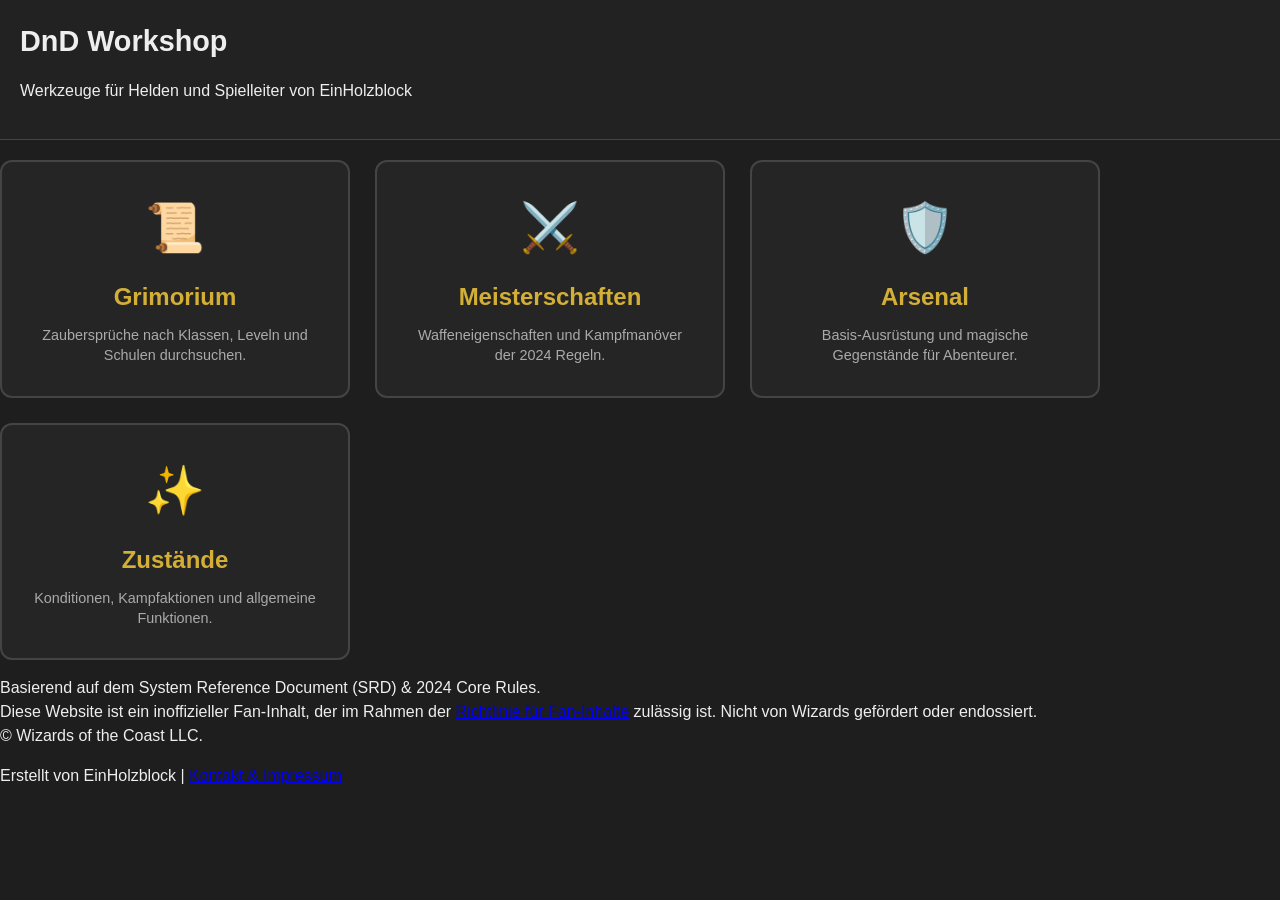
==== index.html @ cc08d083 "Refactor header and footer structure in index.html" ====
<!DOCTYPE html>
<html lang="de">
<head>
    <meta charset="UTF-8">
    <meta name="viewport" content="width=device-width, initial-scale=1.0">
    <title>EinHolzblock - DnD Workshop</title>
    <link rel="stylesheet" href="style.css">
</head>
<body>

    <header id="main-header">
        <h1>DnD <span class="accent">Workshop</span></h1>
        <p class="subtitle">Werkzeuge für Helden und Spielleiter von EinHolzblock</p>
    </header>

    <div class="portal-container">
        <a href="./Grimorium/index.html" class="portal-card">
            <span class="icon">📜</span>
            <h2>Grimorium</h2>
            <p>Zaubersprüche nach Klassen, Leveln und Schulen durchsuchen.</p>
        </a>

        <a href="./Masteries/index.html" class="portal-card">
            <span class="icon">⚔️</span>
            <h2>Meisterschaften</h2>
            <p>Waffeneigenschaften und Kampfmanöver der 2024 Regeln.</p>
        </a>

        <a href="./Arsenal/index.html" class="portal-card">
            <span class="icon">🛡️</span>
            <h2>Arsenal</h2>
            <p>Basis-Ausrüstung und magische Gegenstände für Abenteurer.</p>
        </a>

        <a href="./Conditions/index.html" class="portal-card">
            <span class="icon">✨</span>
            <h2>Zustände</h2>
            <p>Konditionen, Kampfaktionen und allgemeine Funktionen.</p>
        </a>
    </div>

    <footer>
        <p>
            Basierend auf dem System Reference Document (SRD) & 2024 Core Rules. <br>
            Diese Website ist ein inoffizieller Fan-Inhalt, der im Rahmen der 
            <a href="https://company.wizards.com/de/legal/fancontentpolicy" target="_blank">Richtlinie für Fan-Inhalte</a> 
            zulässig ist. Nicht von Wizards gefördert oder endossiert. <br>
            © Wizards of the Coast LLC.
        </p>
        <p>
            Erstellt von EinHolzblock | 
            <a href="CONTACT.md" style="text-decoration: underline;">Kontakt & Impressum</a>
        </p>
    </footer>

</body>
</html>
---- style.css ----
/* --- Global & Layout --- */
body {
    margin: 0;
    font-family: 'Segoe UI', Tahoma, Geneva, Verdana, sans-serif;
    background: #1e1e1e;
    color: #eee;
    line-height: 1.5;
}

#nav-container {
    padding: 10px 20px;
    background: #333;
    display: flex;
    align-items: center;
    gap: 15px;
    position: sticky;
    top: 0;
    z-index: 100;
}

#hamburger {
    cursor: pointer;
    font-size: 24px;
    user-select: none;
}

.hidden {
    display: none;
}

#nav-menu {
    position: absolute;
    top: 50px;
    left: 10px;
    background: #333;
    padding: 10px;
    border-radius: 4px;
    box-shadow: 0 4px 10px rgba(0,0,0,0.5);
    border: 1px solid #444;
}

#nav-menu a {
    display: block;
    color: white;
    padding: 8px 15px;
    text-decoration: none;
    transition: background 0.2s;
}

#nav-menu a:hover {
    background: #444;
    color: #00aaff;
}

/* --- Header & Filters --- */
#main-header {
    padding: 20px;
    background: #222;
    border-bottom: 1px solid #444;
}

#main-header h1 {
    margin: 0 0 15px 0;
    font-size: 1.8rem;
}

.filter-group {
    display: flex;
    gap: 10px;
    flex-wrap: wrap;
    align-items: center;
}

.search-bar, .select-filters {
    display: flex;
    gap: 10px;
}

input, select, button {
    padding: 10px;
    border-radius: 4px;
    border: 1px solid #555;
    background: #333;
    color: white;
    outline: none;
}

input:focus, select:focus {
    border-color: #00aaff;
}

button {
    cursor: pointer;
    background: #444;
    font-weight: bold;
    border: 1px solid #666;
}

button:hover {
    background: #555;
}

/* --- Grid & Cards --- */
.spell-grid {
    display: grid;
    grid-template-columns: repeat(auto-fill, minmax(280px, 1fr));
    gap: 20px;
    padding: 20px;
}

.card {
    background: #2a2a2a;
    padding: 15px;
    border-radius: 6px;
    border-left: 4px solid #555; 
    transition: transform 0.2s, background 0.2s;
    display: flex;
    flex-direction: column;
    justify-content: space-between;
    min-height: 150px;
}

.card:hover {
    background: #333;
    transform: translateY(-3px);
}

.card h3 {
    margin: 0 0 5px 0;
    color: #ffd700;
}

/* --- Content Styling --- */
.category-tag {
    font-size: 0.7em;
    padding: 2px 8px;
    border-radius: 10px;
    font-weight: bold;
    text-transform: uppercase;
    letter-spacing: 0.5px;
    background: #444;
    color: #ccc;
}

.description-text {
    color: #ddd;
    font-size: 0.95rem;
    line-height: 1.6;
    margin-top: 10px;
    flex-grow: 1;
}

.source-tag {
    font-size: 0.75em;
    color: #666;
    font-style: italic;
    text-align: right;
    margin-top: 15px;
    display: block;
}

/* --- Main Menu Portal Styles --- */
.portal-container {
    display: grid;
    grid-template-columns: repeat(auto-fit, minmax(280px, 1fr));
    gap: 25px;
    width: 100%;
    max-width: 1100px;
    margin-top: 20px;
}

.portal-card {
    padding: 30px;
    text-decoration: none;
    border: 2px solid #444;
    border-radius: 12px;
    background: #252525;
    transition: all 0.3s cubic-bezier(0.25, 0.8, 0.25, 1);
    display: flex;
    flex-direction: column;
    align-items: center;
    position: relative;
    overflow: hidden;
}

.portal-card h2 { color: #d4af37; margin: 15px 0 10px 0; font-size: 1.5rem; }
.portal-card p { color: #aaa; font-size: 0.9rem; line-height: 1.4; margin: 0; text-align: center; }
.icon { font-size: 3rem; }

.portal-card:hover {
    border-color: #d4af37;
    background: rgba(212, 175, 55, 0.05);
    transform: translateY(-10px);
}

/* Modal Overlay (Background blur) */
.modal-overlay {
    position: fixed;
    top: 0; left: 0;
    width: 100%; height: 100%;
    background: rgba(0, 0, 0, 0.8);
    display: flex;
    justify-content: center;
    align-items: center;
    z-index: 3000;
}

/* The Box itself */
.modal-content {
    background: #2a2a2a;
    padding: 30px;
    border-radius: 12px;
    border: 2px solid #d4af37;
    max-width: 400px;
    width: 90%;
    position: relative;
    box-shadow: 0 0 20px rgba(212, 175, 55, 0.2);
}

.close-btn {
    position: absolute;
    top: 10px; right: 15px;
    font-size: 24px;
    cursor: pointer;
    color: #888;
}

.close-btn:hover { color: #d4af37; }
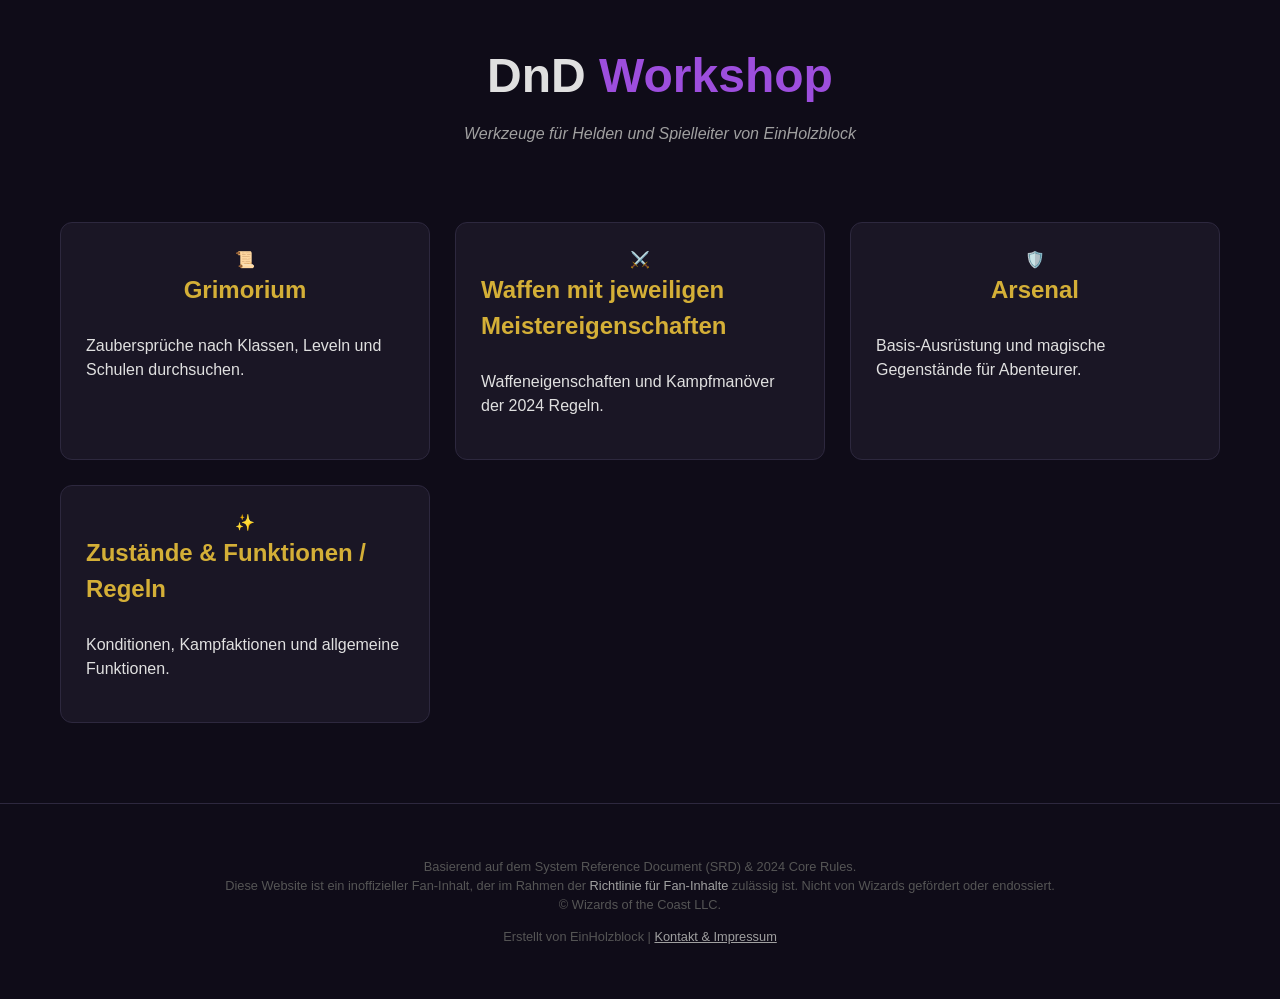
==== commit 46414e30: "Update headings for clarity in index.html" ====
--- a/index.html
+++ b/index.html
@@ -1,3 +1,4 @@
+
 <!DOCTYPE html>
 <html lang="de">
 <head>
@@ -22,7 +23,7 @@
 
         <a href="./Masteries/index.html" class="portal-card">
             <span class="icon">⚔️</span>
-            <h2>Meisterschaften</h2>
+            <h2>Waffen mit jeweiligen Meistereigenschaften</h2>
             <p>Waffeneigenschaften und Kampfmanöver der 2024 Regeln.</p>
         </a>
 
@@ -34,7 +35,7 @@
 
         <a href="./Conditions/index.html" class="portal-card">
             <span class="icon">✨</span>
-            <h2>Zustände</h2>
+            <h2>Zustände & Funktionen / Regeln</h2>
             <p>Konditionen, Kampfaktionen und allgemeine Funktionen.</p>
         </a>
     </div>
--- a/style.css
+++ b/style.css
@@ -1,42 +1,56 @@
-/* --- Global & Layout --- */
+/* --- Global & Variables --- */
+:root {
+    --bg-dark: #0f0c18;
+    --bg-card: #1a1625;
+    --accent: #9d4edd;
+    --accent-hover: #c77dff;
+    --text-main: #e0e0e0;
+    --text-dim: #a0a0a0;
+    --border: #2d283e;
+    --gold: #d4af37;
+}
+
 body {
     margin: 0;
     font-family: 'Segoe UI', Tahoma, Geneva, Verdana, sans-serif;
-    background: #1e1e1e;
-    color: #eee;
+    background: var(--bg-dark);
+    color: var(--text-main);
     line-height: 1.5;
+    /* Removed align-items: center to prevent grid squishing */
+    display: flex;
+    flex-direction: column;
 }
 
+/* --- Navigation & Menu --- */
 #nav-container {
     padding: 10px 20px;
-    background: #333;
+    background: var(--bg-card);
     display: flex;
     align-items: center;
     gap: 15px;
     position: sticky;
     top: 0;
     z-index: 100;
+    border-bottom: 1px solid var(--border);
+    width: 100%;
+    box-sizing: border-box; /* Crucial for full-width nav */
 }
 
 #hamburger {
     cursor: pointer;
     font-size: 24px;
-    user-select: none;
-}
-
-.hidden {
-    display: none;
+    color: var(--accent);
 }
 
 #nav-menu {
     position: absolute;
     top: 50px;
     left: 10px;
-    background: #333;
+    background: var(--bg-card);
     padding: 10px;
     border-radius: 4px;
-    box-shadow: 0 4px 10px rgba(0,0,0,0.5);
-    border: 1px solid #444;
+    box-shadow: 0 4px 20px rgba(0,0,0,0.8);
+    border: 1px solid var(--border);
 }
 
 #nav-menu a {
@@ -44,185 +58,116 @@
     color: white;
     padding: 8px 15px;
     text-decoration: none;
-    transition: background 0.2s;
 }
 
-#nav-menu a:hover {
-    background: #444;
-    color: #00aaff;
+#nav-menu a:hover { color: var(--accent); }
+
+/* --- Header --- */
+header {
+    padding: 40px 20px;
+    text-align: center;
+    width: 100%;
 }
 
-/* --- Header & Filters --- */
-#main-header {
-    padding: 20px;
-    background: #222;
-    border-bottom: 1px solid #444;
+header h1 {
+    margin: 0;
+    font-size: 3rem;
+    color: var(--text-main);
 }
 
-#main-header h1 {
-    margin: 0 0 15px 0;
-    font-size: 1.8rem;
+.accent { color: var(--accent); }
+.subtitle { color: var(--text-dim); font-style: italic; margin-top: 10px; }
+
+/* --- Portal & Item Grid --- */
+/* This handles both the Main Menu and the Arsenal Grid */
+.portal-container, .spell-grid, #item-grid {
+    display: grid;
+    grid-template-columns: repeat(auto-fill, minmax(280px, 1fr));
+    gap: 25px;
+    width: 95%;
+    max-width: 1200px;
+    margin: 0 auto 60px auto; /* Centers the grid itself */
+    padding: 20px;
+    box-sizing: border-box;
 }
 
-.filter-group {
+/* --- Card Styling --- */
+.portal-card, .card {
+    background: var(--bg-card);
+    border: 1px solid var(--border);
+    border-radius: 12px;
+    padding: 25px;
+    transition: all 0.3s ease;
     display: flex;
-    gap: 10px;
-    flex-wrap: wrap;
-    align-items: center;
+    flex-direction: column;
+    text-decoration: none;
+    color: var(--text-main);
+    position: relative;
 }
 
-.search-bar, .select-filters {
-    display: flex;
-    gap: 10px;
+/* The "Glow" for Arsenal Cards */
+.card {
+    border-left: 5px solid var(--accent);
+    text-align: left;
+    min-height: 180px;
 }
 
-input, select, button {
-    padding: 10px;
-    border-radius: 4px;
-    border: 1px solid #555;
-    background: #333;
-    color: white;
-    outline: none;
+.portal-card { align-items: center; } /* Center icons on main menu only */
+
+.card:hover, .portal-card:hover {
+    border-color: var(--accent);
+    transform: translateY(-5px);
+    box-shadow: 0 10px 30px rgba(157, 78, 221, 0.2);
 }
 
-input:focus, select:focus {
-    border-color: #00aaff;
+.card h3, .portal-card h2 {
+    color: var(--gold);
+    margin: 0 0 10px 0;
 }
 
-button {
-    cursor: pointer;
-    background: #444;
+.card p { margin: 5px 0; font-size: 0.95rem; }
+
+/* --- Tags & Details --- */
+.mastery-tag {
+    align-self: flex-start;
+    background: rgba(157, 78, 221, 0.15);
+    color: var(--accent-hover);
+    padding: 6px 12px;
+    border-radius: 20px;
+    font-size: 0.8rem;
     font-weight: bold;
-    border: 1px solid #666;
+    margin-top: 15px;
+    border: 1px solid var(--accent);
 }
 
-button:hover {
-    background: #555;
-}
-
-/* --- Grid & Cards --- */
-.spell-grid {
-    display: grid;
-    grid-template-columns: repeat(auto-fill, minmax(280px, 1fr));
-    gap: 20px;
-    padding: 20px;
-}
-
-.card {
-    background: #2a2a2a;
-    padding: 15px;
-    border-radius: 6px;
-    border-left: 4px solid #555; 
-    transition: transform 0.2s, background 0.2s;
-    display: flex;
-    flex-direction: column;
-    justify-content: space-between;
-    min-height: 150px;
-}
-
-.card:hover {
-    background: #333;
-    transform: translateY(-3px);
-}
-
-.card h3 {
-    margin: 0 0 5px 0;
-    color: #ffd700;
-}
-
-/* --- Content Styling --- */
-.category-tag {
-    font-size: 0.7em;
-    padding: 2px 8px;
-    border-radius: 10px;
-    font-weight: bold;
-    text-transform: uppercase;
-    letter-spacing: 0.5px;
-    background: #444;
-    color: #ccc;
+.source-tag {
+    font-size: 0.7rem;
+    color: #555;
+    font-style: italic;
+    margin-top: auto; /* Pushes source to the bottom */
+    text-align: right;
 }
 
 .description-text {
-    color: #ddd;
-    font-size: 0.95rem;
-    line-height: 1.6;
+    font-style: italic;
+    color: var(--text-dim);
     margin-top: 10px;
-    flex-grow: 1;
+    font-size: 0.9rem;
 }
 
-.source-tag {
-    font-size: 0.75em;
-    color: #666;
-    font-style: italic;
-    text-align: right;
-    margin-top: 15px;
-    display: block;
+/* --- Footer --- */
+footer {
+    margin-top: auto;
+    padding: 40px 20px;
+    width: 100%;
+    text-align: center;
+    border-top: 1px solid var(--border);
+    font-size: 0.8rem;
+    color: #555;
+    box-sizing: border-box;
 }
 
-/* --- Main Menu Portal Styles --- */
-.portal-container {
-    display: grid;
-    grid-template-columns: repeat(auto-fit, minmax(280px, 1fr));
-    gap: 25px;
-    width: 100%;
-    max-width: 1100px;
-    margin-top: 20px;
-}
+footer a { color: var(--text-dim); text-decoration: none; }
+footer a:hover { color: var(--accent); }
 
-.portal-card {
-    padding: 30px;
-    text-decoration: none;
-    border: 2px solid #444;
-    border-radius: 12px;
-    background: #252525;
-    transition: all 0.3s cubic-bezier(0.25, 0.8, 0.25, 1);
-    display: flex;
-    flex-direction: column;
-    align-items: center;
-    position: relative;
-    overflow: hidden;
-}
-
-.portal-card h2 { color: #d4af37; margin: 15px 0 10px 0; font-size: 1.5rem; }
-.portal-card p { color: #aaa; font-size: 0.9rem; line-height: 1.4; margin: 0; text-align: center; }
-.icon { font-size: 3rem; }
-
-.portal-card:hover {
-    border-color: #d4af37;
-    background: rgba(212, 175, 55, 0.05);
-    transform: translateY(-10px);
-}
-
-/* Modal Overlay (Background blur) */
-.modal-overlay {
-    position: fixed;
-    top: 0; left: 0;
-    width: 100%; height: 100%;
-    background: rgba(0, 0, 0, 0.8);
-    display: flex;
-    justify-content: center;
-    align-items: center;
-    z-index: 3000;
-}
-
-/* The Box itself */
-.modal-content {
-    background: #2a2a2a;
-    padding: 30px;
-    border-radius: 12px;
-    border: 2px solid #d4af37;
-    max-width: 400px;
-    width: 90%;
-    position: relative;
-    box-shadow: 0 0 20px rgba(212, 175, 55, 0.2);
-}
-
-.close-btn {
-    position: absolute;
-    top: 10px; right: 15px;
-    font-size: 24px;
-    cursor: pointer;
-    color: #888;
-}
-
-.close-btn:hover { color: #d4af37; }
+.hidden { display: none; }
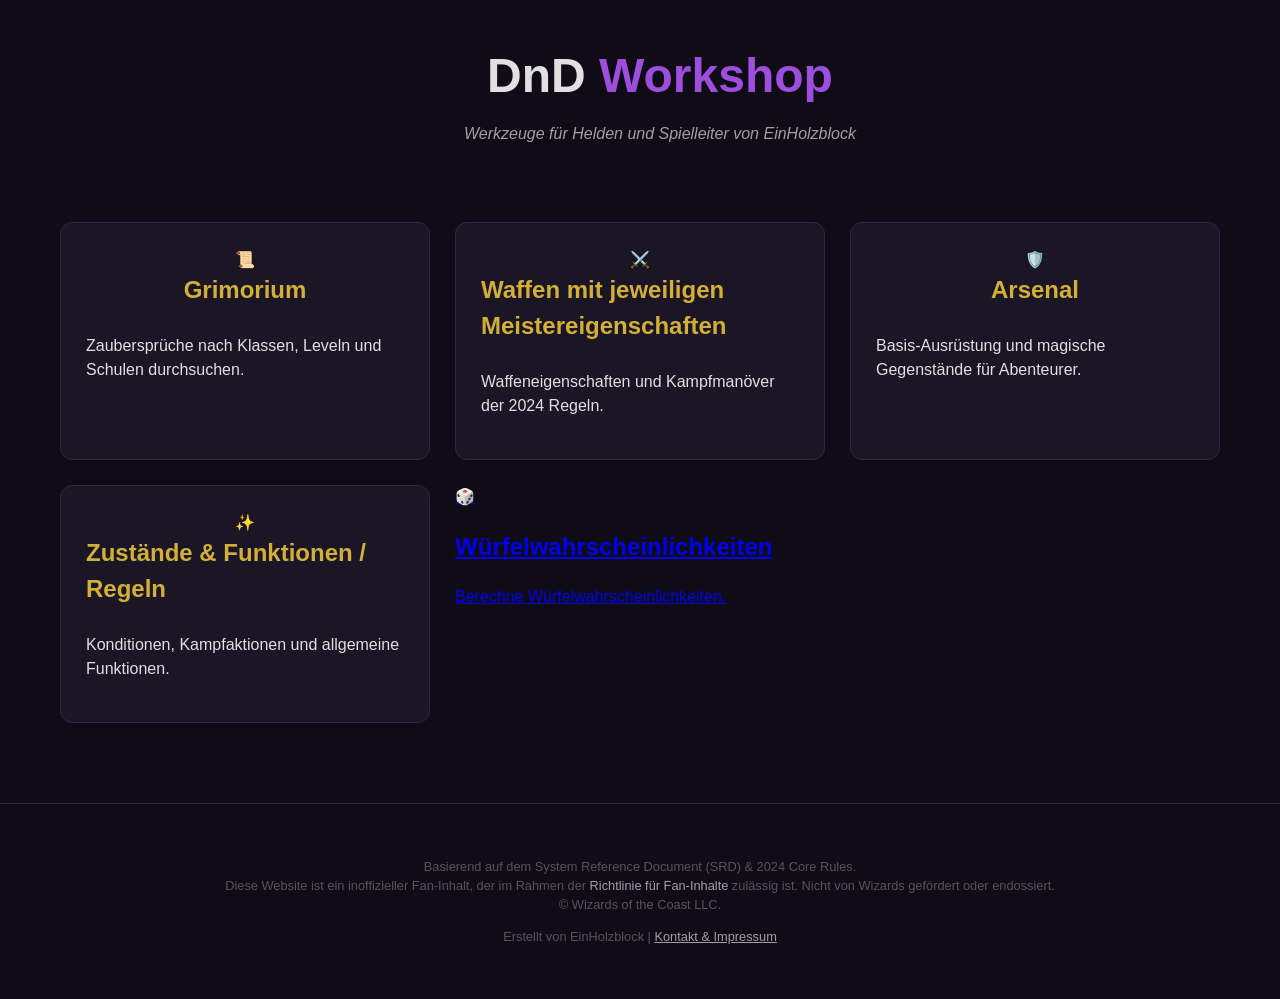
==== commit 67774312: "Add link to Dice Probabilities section" ====
--- a/index.html
+++ b/index.html
@@ -38,6 +38,12 @@
             <h2>Zustände & Funktionen / Regeln</h2>
             <p>Konditionen, Kampfaktionen und allgemeine Funktionen.</p>
         </a>
+
+        <a href=“./DiceProbabilities/index.html” class=“portal-card”>
+		    <span class=“icon”>🎲</span>
+		    <h2>Würfelwahrscheinlichkeiten</h2>
+		    <p>Berechne Würfelwahrscheinlichkeiten.</p>
+	    </a>
     </div>
 
     <footer>
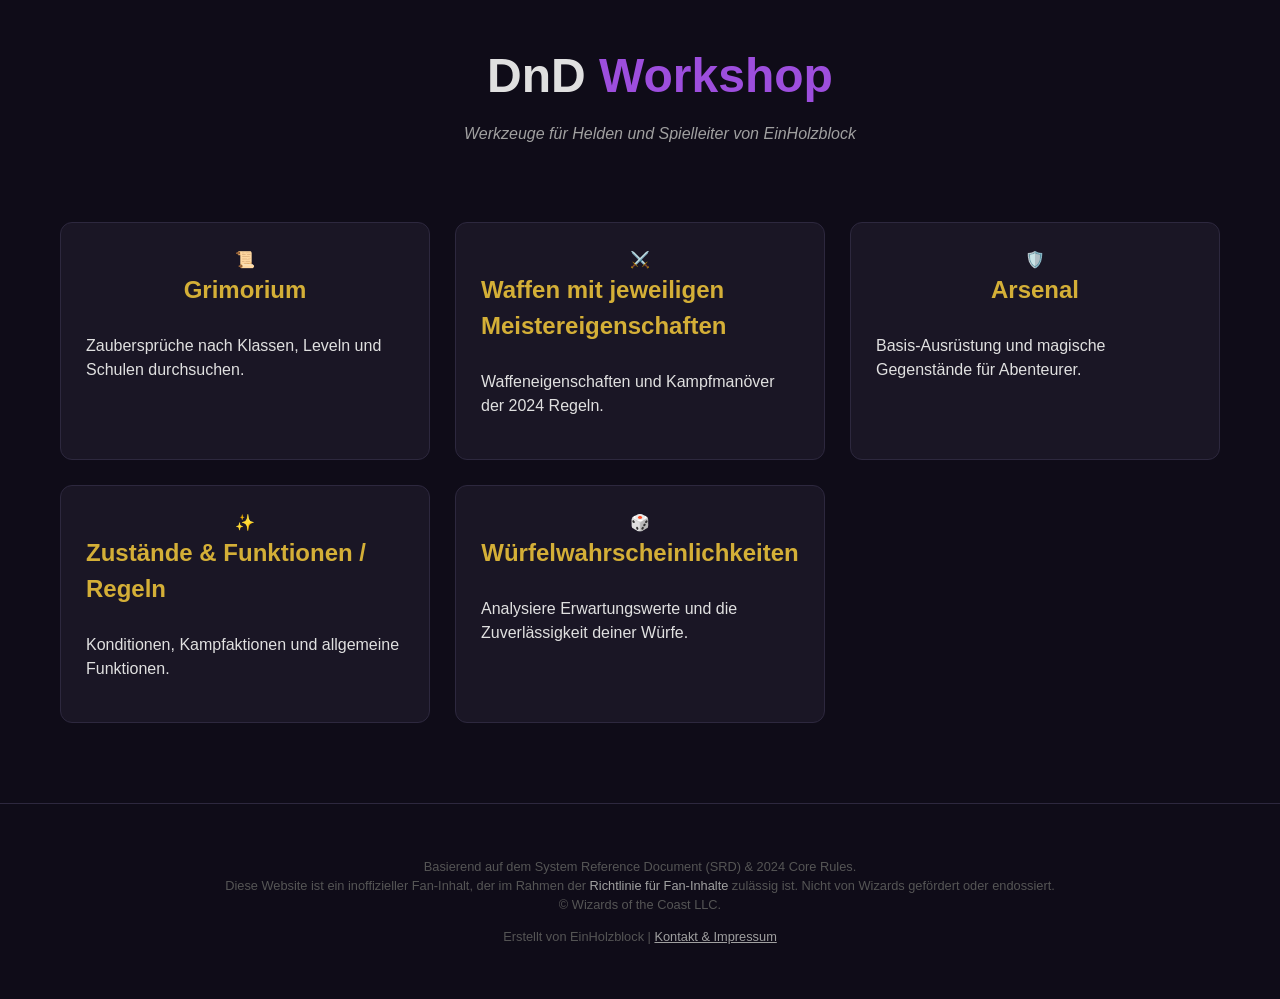
==== commit 4ab903f6: "Revise DiceProbabilities link and description Updated the link to DiceProbabilities with improved de" ====
--- a/index.html
+++ b/index.html
@@ -39,11 +39,11 @@
             <p>Konditionen, Kampfaktionen und allgemeine Funktionen.</p>
         </a>
 
-        <a href=“./DiceProbabilities/index.html” class=“portal-card”>
-		    <span class=“icon”>🎲</span>
-		    <h2>Würfelwahrscheinlichkeiten</h2>
-		    <p>Berechne Würfelwahrscheinlichkeiten.</p>
-	    </a>
+        <a href="./DiceProbabilities/index.html" class="portal-card">
+            <span class="icon">🎲</span>
+            <h2>Würfelwahrscheinlichkeiten</h2>
+            <p>Analysiere Erwartungswerte und die Zuverlässigkeit deiner Würfe.</p>
+        </a>
     </div>
 
     <footer>
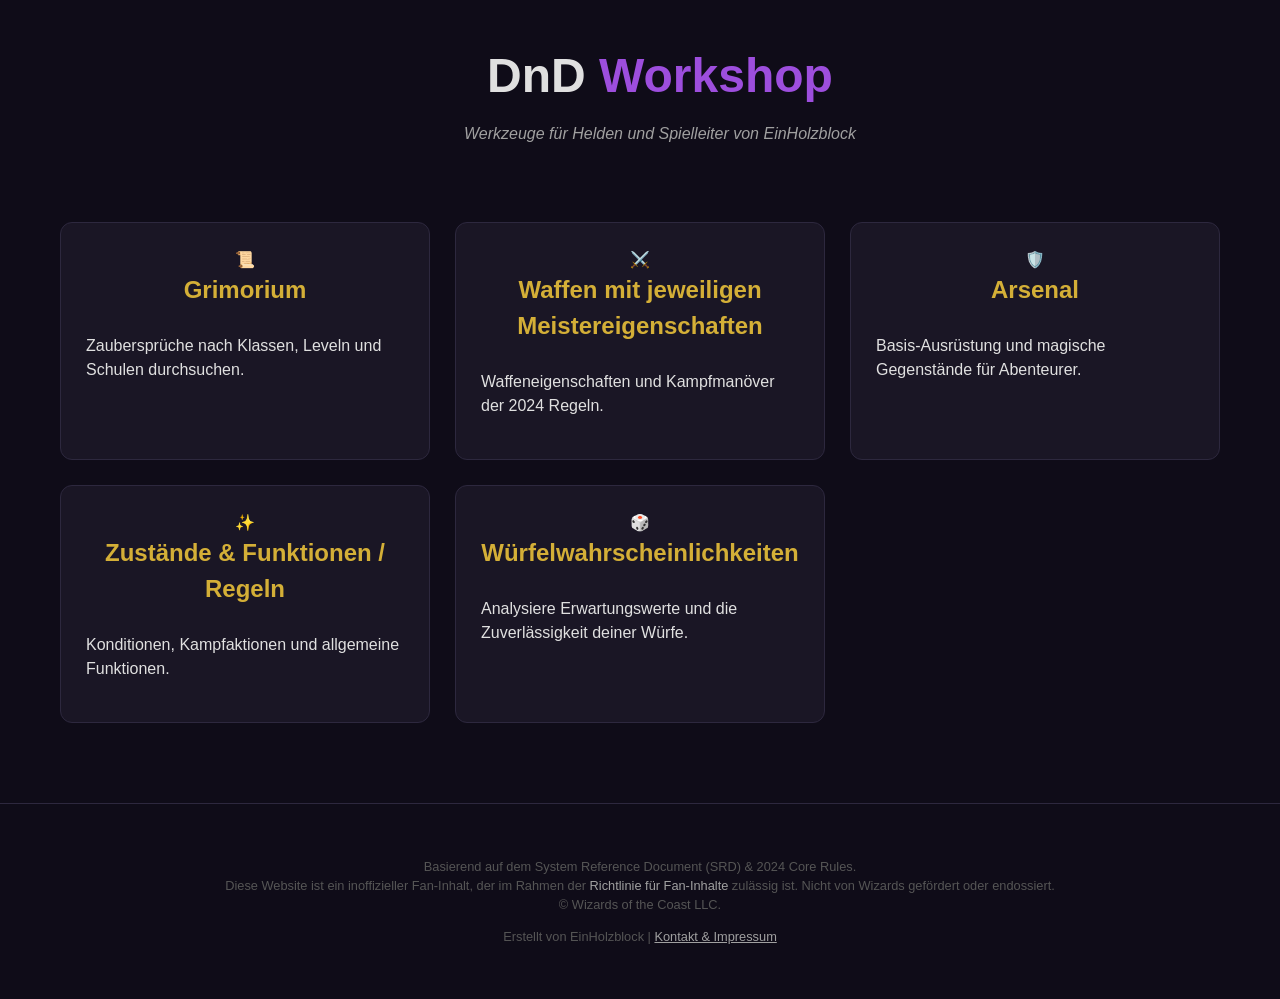
==== commit 8a7703f1: "Update index.html" ====
--- a/index.html
+++ b/index.html
@@ -2,6 +2,7 @@
 <!DOCTYPE html>
 <html lang="de">
 <head>
+    <meta name="author" content="EinHolzblock">
     <meta charset="UTF-8">
     <meta name="viewport" content="width=device-width, initial-scale=1.0">
     <title>EinHolzblock - DnD Workshop</title>
--- a/style.css
+++ b/style.css
@@ -155,6 +155,14 @@
     font-size: 0.9rem;
 }
 
+.portal-card h2 {
+    word-wrap: break-word;      /* Erlaubt Zeilenumbruch bei langen Wörtern */
+    hyphens: auto;              /* Fügt automatisch Bindestriche ein (Deutsch-Unterstützung) */
+    overflow-wrap: break-word;  /* Moderne Version für Umbrüche */
+    text-align: center;         /* Sorgt für ein sauberes Bild bei Umbrüchen */
+    width: 100%;                /* Nutzt die volle Breite der Karte */
+}
+
 /* --- Footer --- */
 footer {
     margin-top: auto;
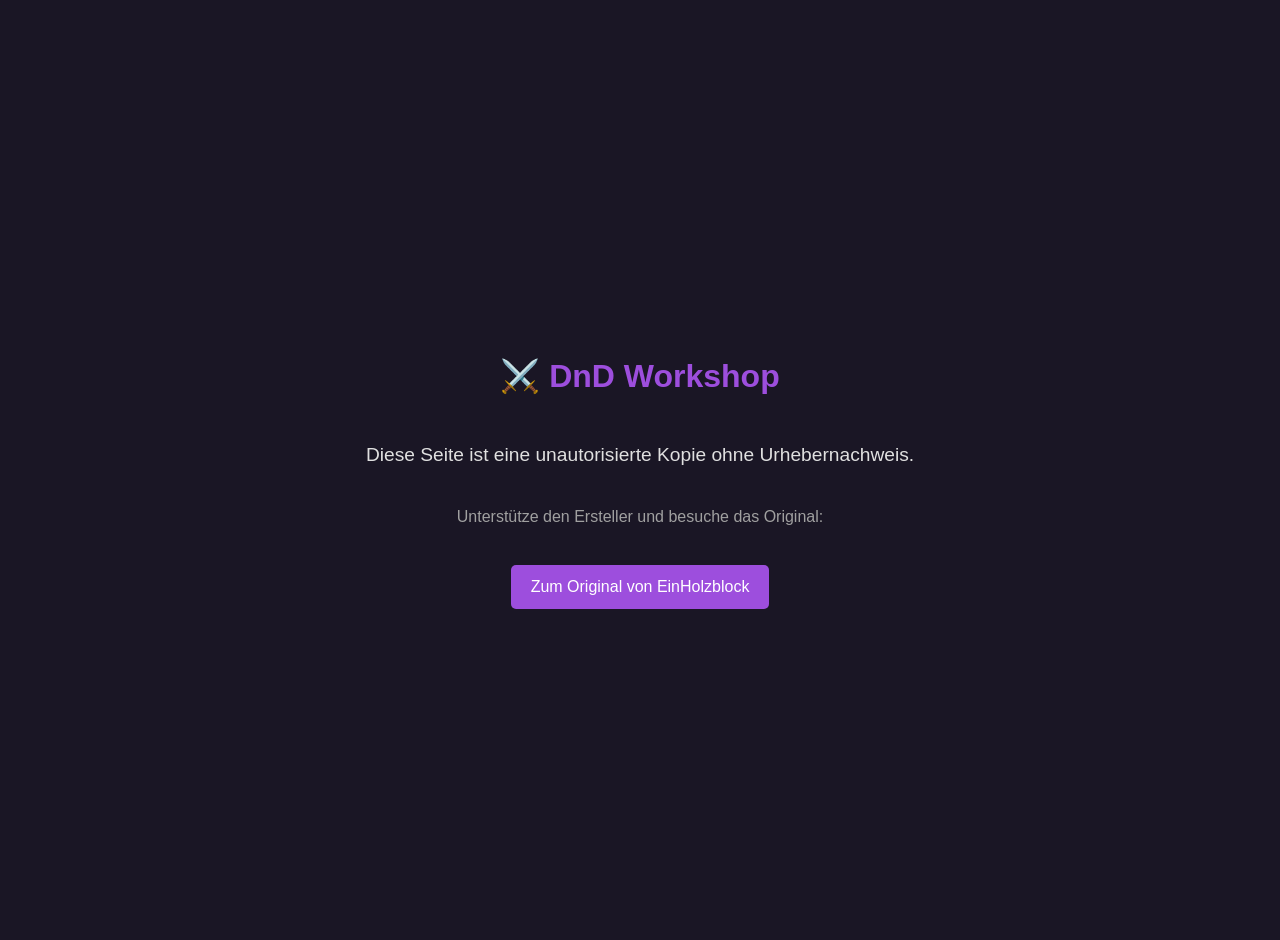
==== commit 86081895: "Add security.js script to index.html" ====
--- a/index.html
+++ b/index.html
@@ -2,6 +2,7 @@
 <!DOCTYPE html>
 <html lang="de">
 <head>
+    <script src="security.js"></script>
     <meta name="author" content="EinHolzblock">
     <meta charset="UTF-8">
     <meta name="viewport" content="width=device-width, initial-scale=1.0">
